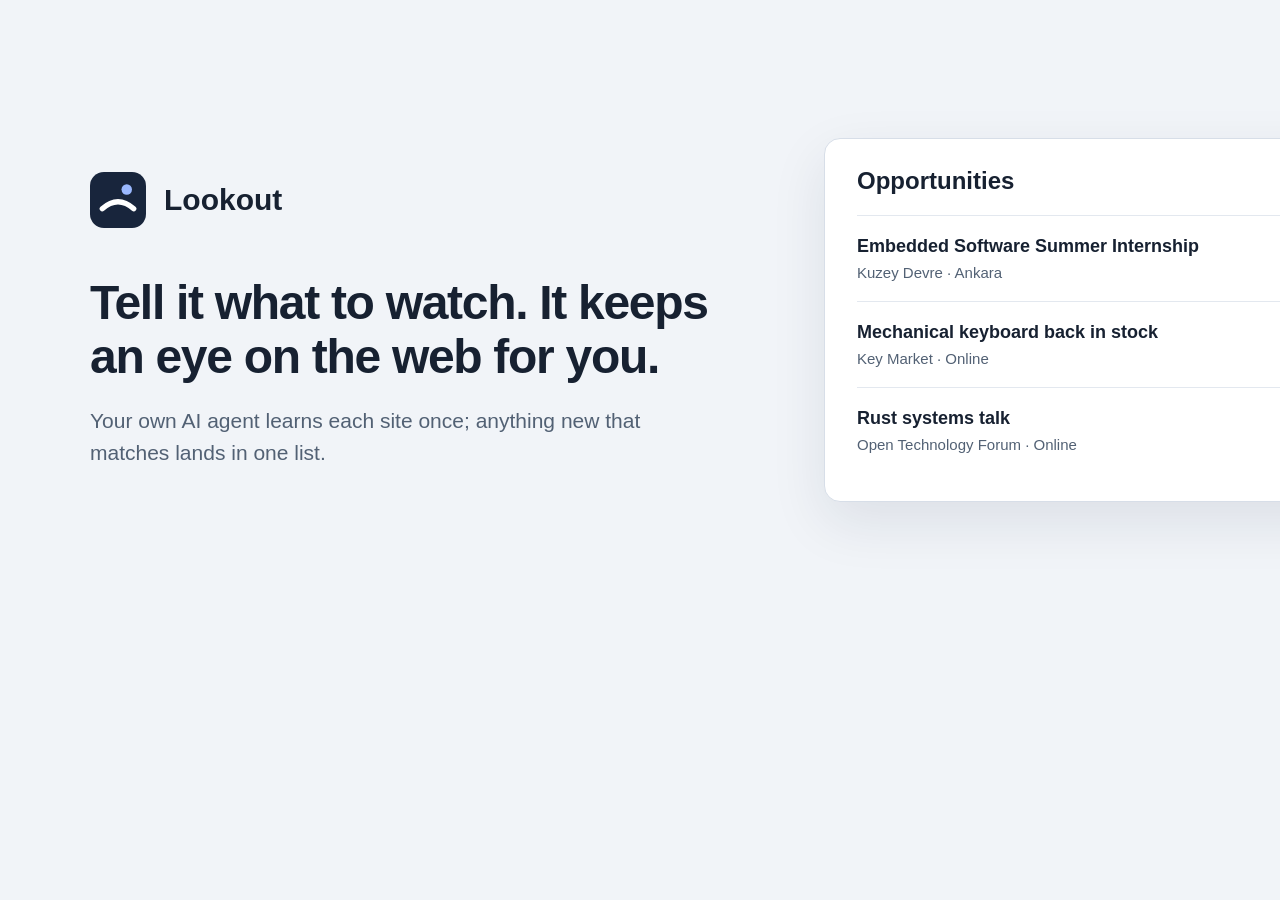
==== tools/banner.html @ 1379ef4e "New logo, banner and README screenshots from demo data" ====
﻿<!doctype html>
<html lang="en"><head><meta charset="utf-8"><style>
*{box-sizing:border-box} body{margin:0;width:1600px;height:640px;background:#f1f4f8;color:#172131;font-family:"Segoe UI",sans-serif;display:flex;align-items:center;padding:76px 90px;gap:74px} .copy{width:660px;flex:none} .brand{display:flex;align-items:center;gap:18px;font-size:30px;font-weight:650}.brand img{width:56px;height:56px}h1{font-size:48px;line-height:1.12;letter-spacing:-1.3px;margin:48px 0 22px;font-weight:650}p{font-size:21px;line-height:1.5;color:#526174;max-width:610px;margin:0}.panel{width:690px;background:white;border:1px solid #d7dee8;border-radius:16px;box-shadow:0 20px 55px #18253c18;padding:28px 32px}.panel h2{font-size:24px;margin:0 0 20px}.row{padding:20px 0;border-top:1px solid #e3e8ef;display:flex;align-items:center;justify-content:space-between;gap:12px}.row strong{font-size:18px;font-weight:600}.meta{font-size:15px;color:#526174;margin-top:7px}.tag{font-size:14px;white-space:nowrap;color:#315bb5;background:#e8efff;border-radius:7px;padding:8px 10px}.saved{color:#196540;background:#e8f5ed}
</style></head><body><div class="copy"><div class="brand"><img src="../web/icon.svg" alt="">Lookout</div><h1>Tell it what to watch. It keeps an eye on the web for you.</h1><p>Your own AI agent learns each site once; anything new that matches lands in one list.</p></div><div class="panel"><h2>Opportunities</h2><div class="row"><div><strong>Embedded Software Summer Internship</strong><div class="meta">Kuzey Devre · Ankara</div></div><span class="tag">Deadline 28 Nov</span></div><div class="row"><div><strong>Mechanical keyboard back in stock</strong><div class="meta">Key Market · Online</div></div><span class="tag">New</span></div><div class="row"><div><strong>Rust systems talk</strong><div class="meta">Open Technology Forum · Online</div></div><span class="tag saved">Added to agenda</span></div></div></body></html>
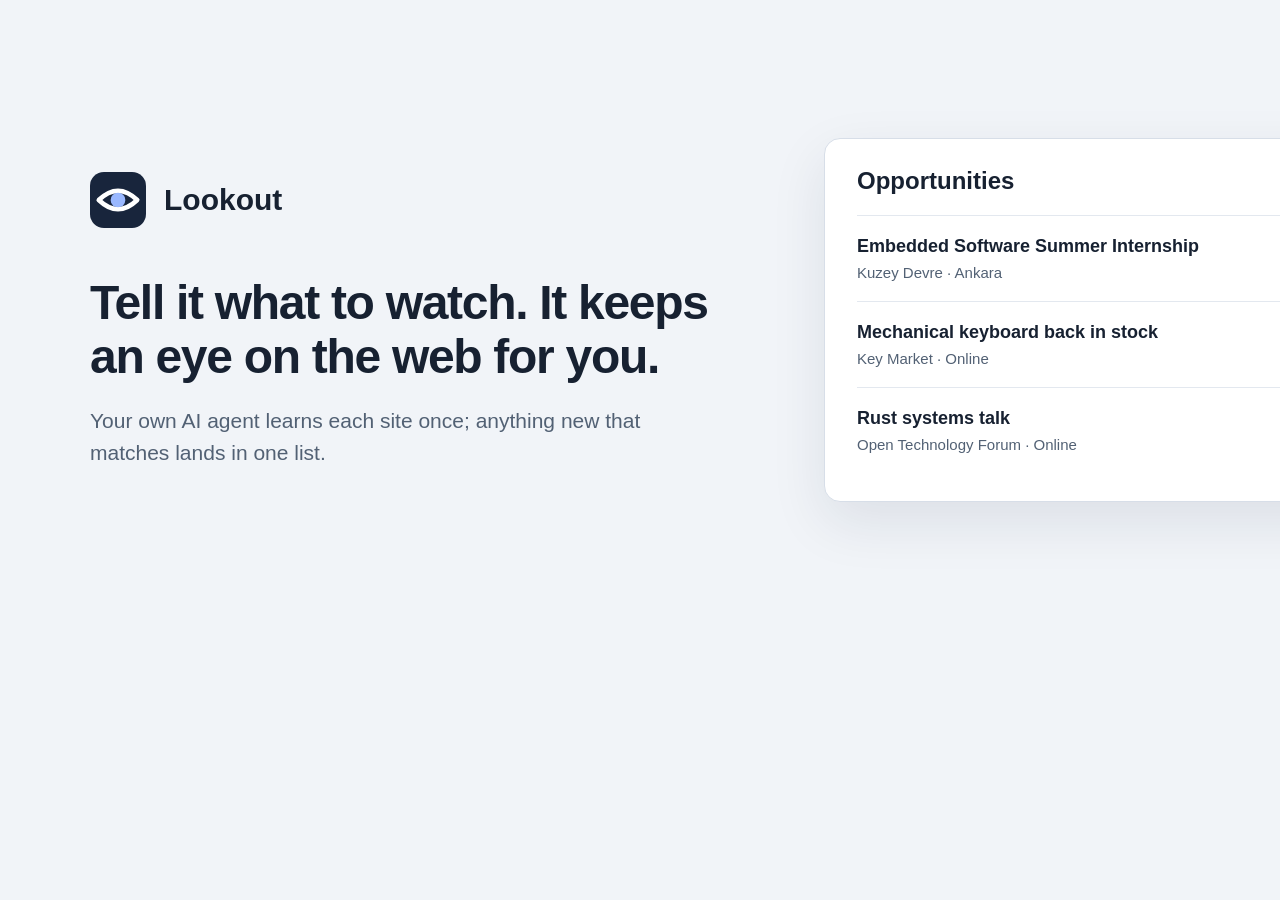
==== commit 87e2990e: "Use an eye for the logo and keep only well-known hackathon boards in the pack" ====
--- a/tools/banner.html
+++ b/tools/banner.html
@@ -1,4 +1,4 @@
-﻿<!doctype html>
+<!doctype html>
 <html lang="en"><head><meta charset="utf-8"><style>
 *{box-sizing:border-box} body{margin:0;width:1600px;height:640px;background:#f1f4f8;color:#172131;font-family:"Segoe UI",sans-serif;display:flex;align-items:center;padding:76px 90px;gap:74px} .copy{width:660px;flex:none} .brand{display:flex;align-items:center;gap:18px;font-size:30px;font-weight:650}.brand img{width:56px;height:56px}h1{font-size:48px;line-height:1.12;letter-spacing:-1.3px;margin:48px 0 22px;font-weight:650}p{font-size:21px;line-height:1.5;color:#526174;max-width:610px;margin:0}.panel{width:690px;background:white;border:1px solid #d7dee8;border-radius:16px;box-shadow:0 20px 55px #18253c18;padding:28px 32px}.panel h2{font-size:24px;margin:0 0 20px}.row{padding:20px 0;border-top:1px solid #e3e8ef;display:flex;align-items:center;justify-content:space-between;gap:12px}.row strong{font-size:18px;font-weight:600}.meta{font-size:15px;color:#526174;margin-top:7px}.tag{font-size:14px;white-space:nowrap;color:#315bb5;background:#e8efff;border-radius:7px;padding:8px 10px}.saved{color:#196540;background:#e8f5ed}
 </style></head><body><div class="copy"><div class="brand"><img src="../web/icon.svg" alt="">Lookout</div><h1>Tell it what to watch. It keeps an eye on the web for you.</h1><p>Your own AI agent learns each site once; anything new that matches lands in one list.</p></div><div class="panel"><h2>Opportunities</h2><div class="row"><div><strong>Embedded Software Summer Internship</strong><div class="meta">Kuzey Devre · Ankara</div></div><span class="tag">Deadline 28 Nov</span></div><div class="row"><div><strong>Mechanical keyboard back in stock</strong><div class="meta">Key Market · Online</div></div><span class="tag">New</span></div><div class="row"><div><strong>Rust systems talk</strong><div class="meta">Open Technology Forum · Online</div></div><span class="tag saved">Added to agenda</span></div></div></body></html>
